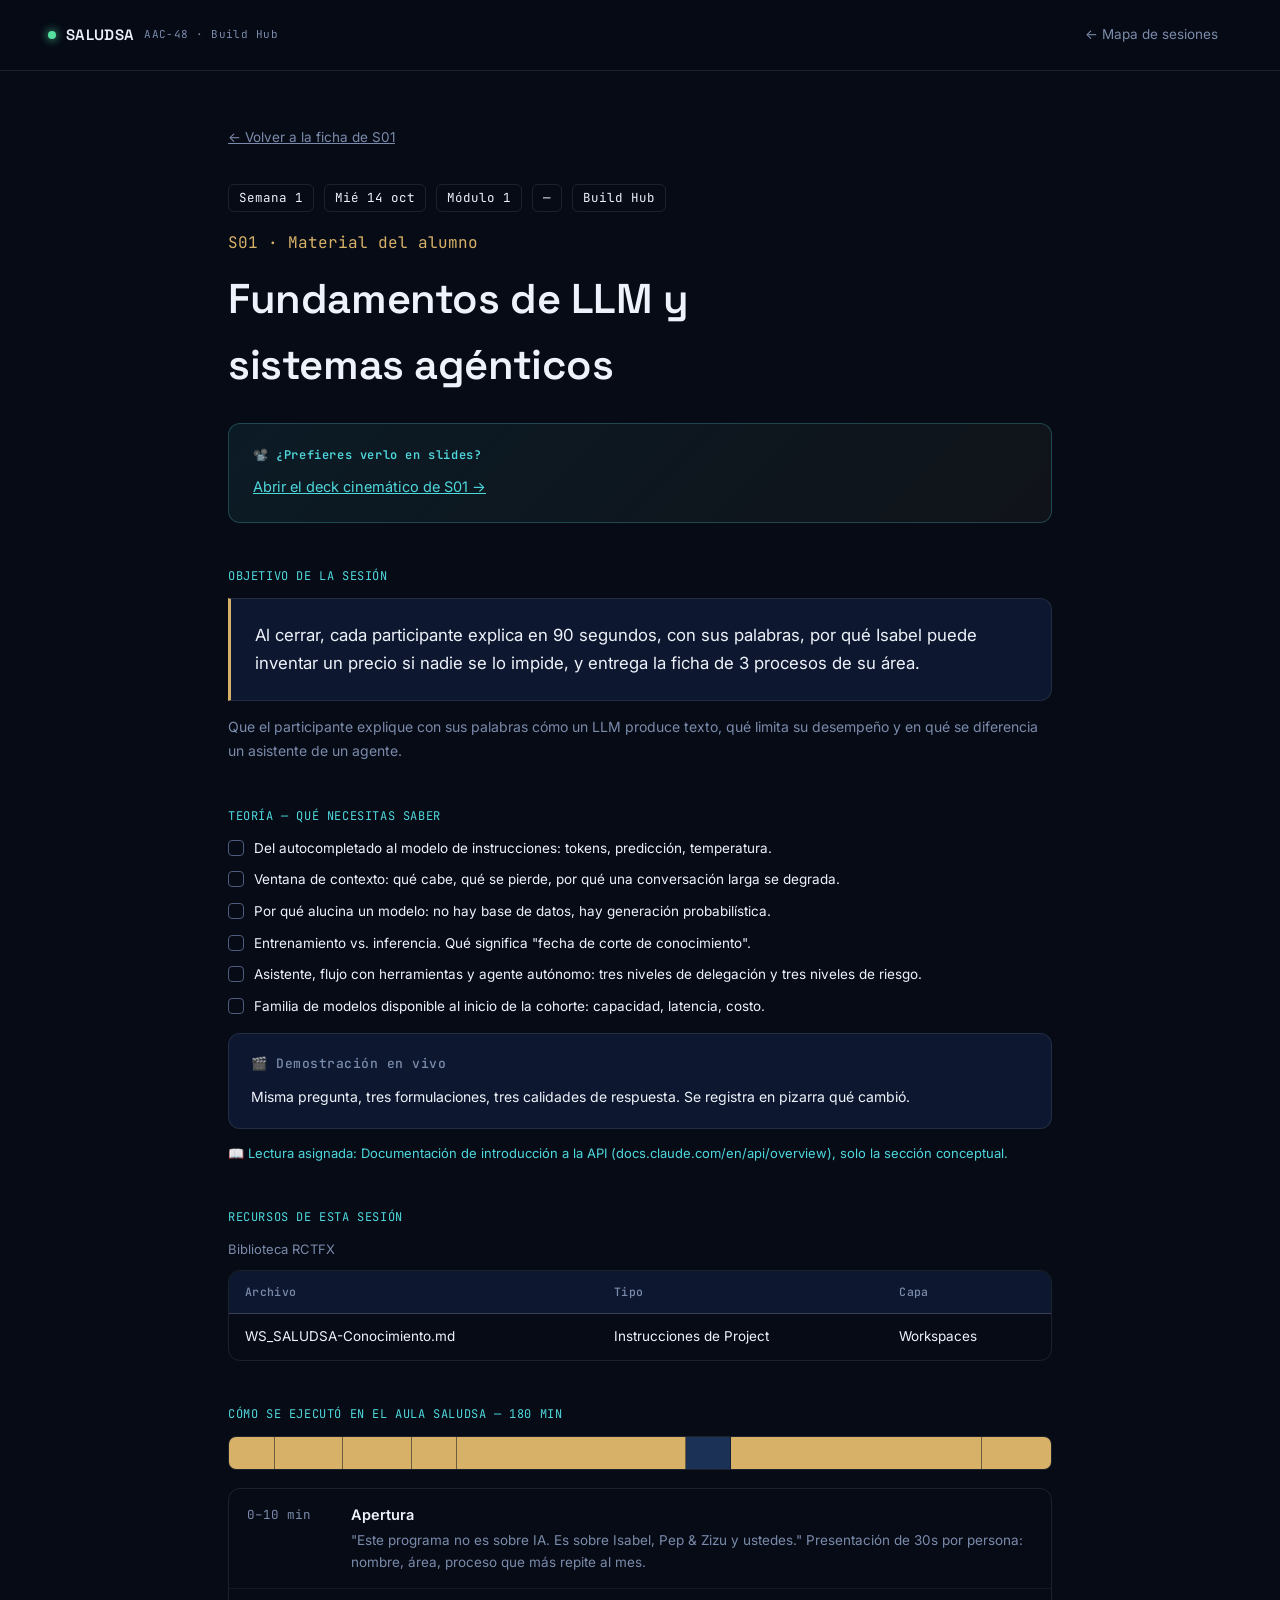
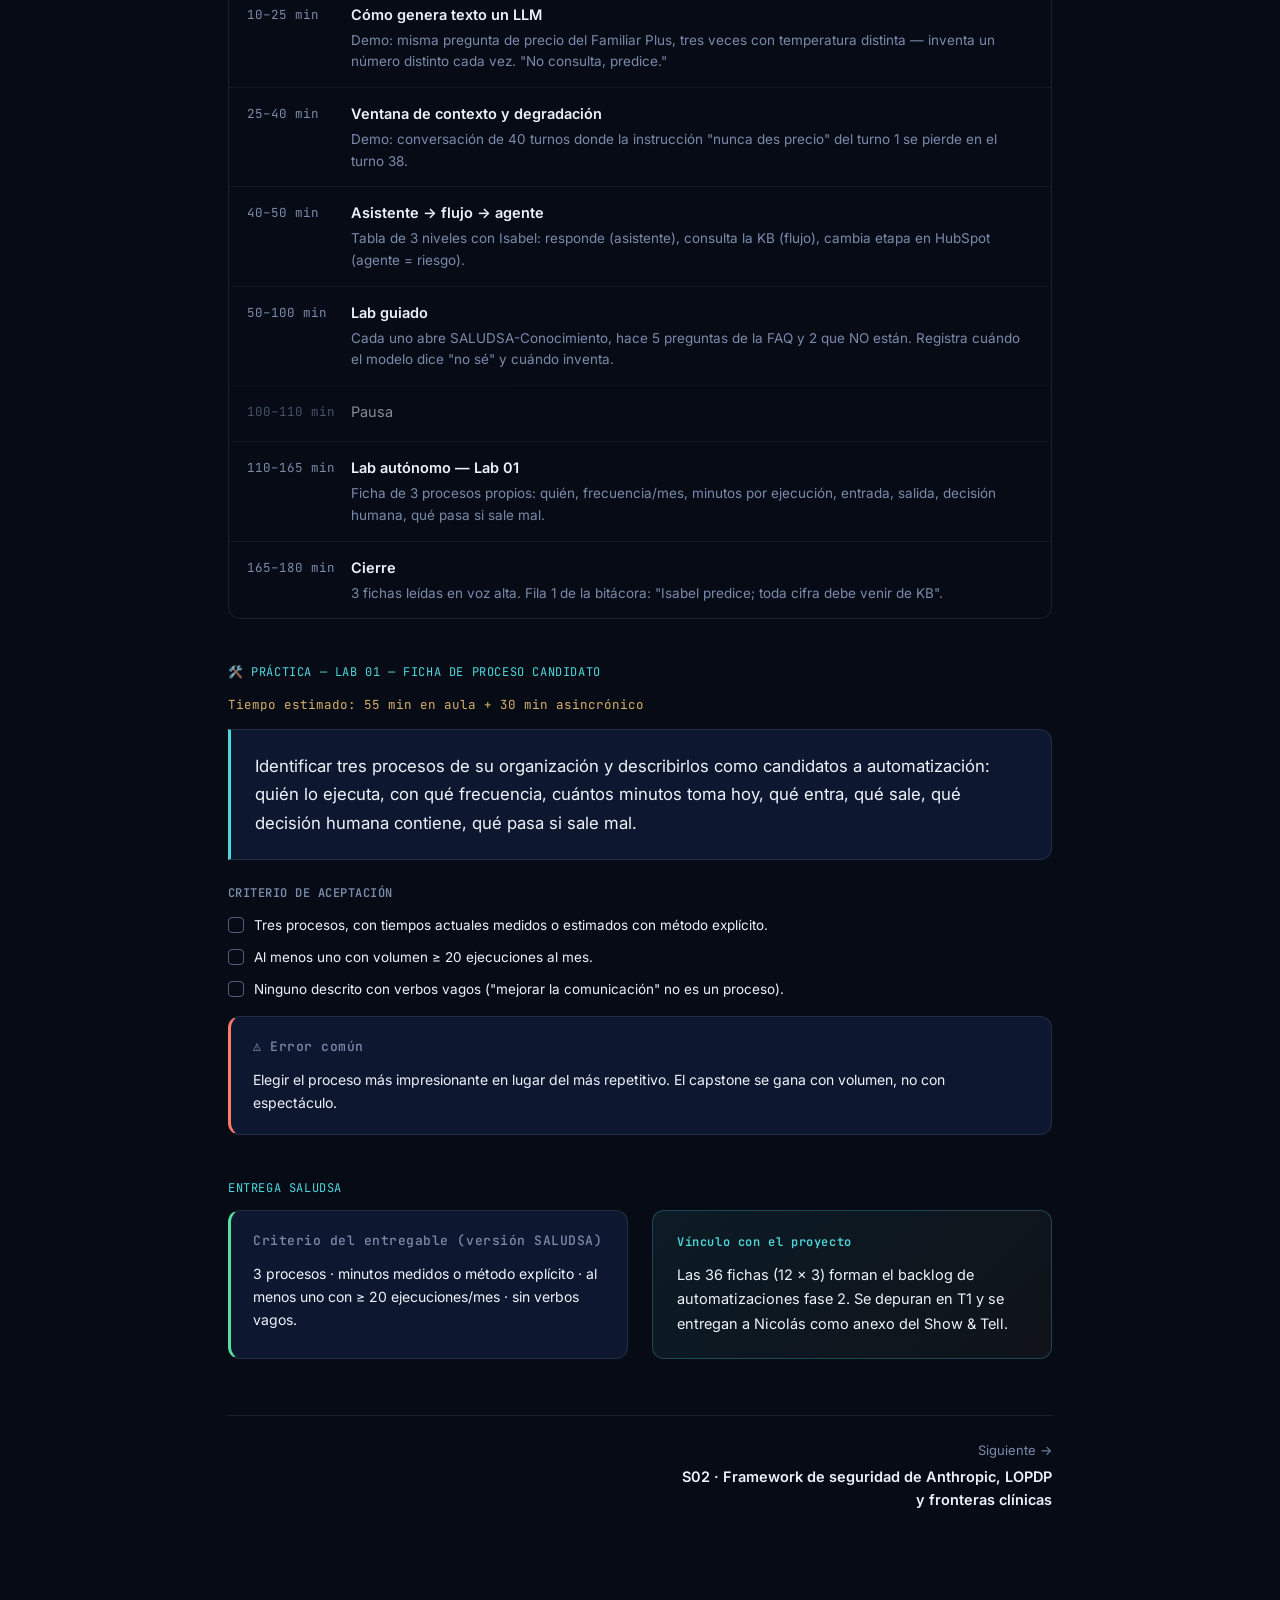
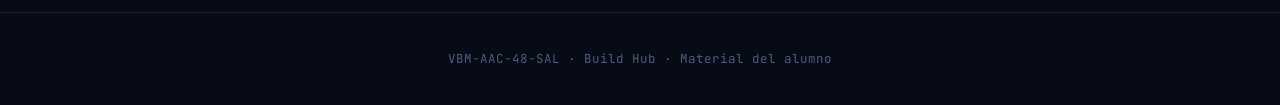
==== build.html @ 3fe2e425 "Agregar Slides cinematicas y Build Hub por sesion Dos nuevos recursos por sesion (S01-S14), enlazado" ====
<!doctype html>
<html lang="es">
<head>
<meta charset="UTF-8">
<meta name="viewport" content="width=device-width, initial-scale=1.0">
<title>Build Hub · SALUDSA AAC-48</title>
<meta name="description" content="Material del alumno por sesión: teoría, recursos y guía de práctica del cohorte SALUDSA-AAC-48.">
<link rel="icon" href="data:image/svg+xml,%3Csvg xmlns='http://www.w3.org/2000/svg' viewBox='0 0 100 100'%3E%3Crect width='100' height='100' rx='20' fill='%23060b16'/%3E%3Ccircle cx='50' cy='50' r='22' fill='none' stroke='%23d8b168' stroke-width='6'/%3E%3Ccircle cx='50' cy='50' r='6' fill='%234fd8dc'/%3E%3C/svg%3E">
<link rel="stylesheet" href="assets/style.css">
</head>
<body>

<header class="topbar">
  <a href="index.html#inicio" class="brand">
    <span class="dot"></span>
    SALUDSA <small>AAC-48 · Build Hub</small>
  </a>
  <nav class="nav">
    <a href="index.html#mapa" style="color:var(--mist);text-decoration:none;font-size:13.5px;padding:8px 14px">← Mapa de sesiones</a>
  </nav>
</header>

<main id="app"></main>

<script src="assets/sessions-data.js"></script>
<script src="assets/session-content.js"></script>
<script src="assets/build.js"></script>
</body>
</html>
---- assets/style.css ----
/* ============================================================
   SALUDSA · AAC-48 — Student Hub
   Concepto: consola de misión del cohorte. El hub es, en forma,
   lo mismo que el entregable final de S14 — una consola de estado —
   aplicado a la propia experiencia de aprendizaje.
   ============================================================ */

@import url('https://fonts.googleapis.com/css2?family=Space+Grotesk:wght@400;500;600;700&family=Inter:wght@400;500;600;700&family=JetBrains+Mono:wght@400;500;700&display=swap');

:root{
  --void:#060b16;
  --hull:#0d1830;
  --hull-2:#142544;
  --hull-3:#1b3156;
  --line:rgba(255,255,255,.09);
  --line-soft:rgba(255,255,255,.05);
  --mist:#7b8bab;
  --mist-dim:#4d5c7d;
  --white:#eef2fa;
  --gold:#d8b168;
  --gold-dim:rgba(216,177,104,.15);
  --cyan:#4fd8dc;
  --cyan-dim:rgba(79,216,220,.13);
  --coral:#ff7a6b;
  --coral-dim:rgba(255,122,107,.14);
  --green:#57e0a0;
  --green-dim:rgba(87,224,160,.13);

  --f-display:'Space Grotesk',sans-serif;
  --f-body:'Inter',sans-serif;
  --f-mono:'JetBrains Mono',monospace;

  --capa-governance:#ff9d6b;
  --capa-agents:#d8b168;
  --capa-automations:#8ea3ff;
  --capa-mcp:#4fd8dc;
  --capa-kb:#c88ef0;
  --capa-html:#57e0a0;
  --capa-none:#5a6b8c;
}

*,*::before,*::after{box-sizing:border-box}
html{scroll-behavior:smooth}
body{
  margin:0;background:var(--void);color:var(--white);
  font-family:var(--f-body);line-height:1.6;
  -webkit-font-smoothing:antialiased;
}
h1,h2,h3,h4{font-family:var(--f-display);margin:0;color:var(--white);font-weight:600}
p{margin:0}
a{color:inherit}
button{font-family:inherit;cursor:pointer}
::selection{background:var(--gold);color:var(--void)}

.mono{font-family:var(--f-mono)}

@media (prefers-reduced-motion:reduce){
  *{animation-duration:.001ms!important;transition-duration:.001ms!important}
}

/* ---------- layout shell ---------- */
.view{display:none}
.view.active{display:block}

.topbar{
  position:sticky;top:0;z-index:40;
  display:flex;align-items:center;justify-content:space-between;
  padding:16px clamp(20px,4vw,48px);
  background:rgba(6,11,22,.86);backdrop-filter:blur(14px);
  border-bottom:1px solid var(--line);
}
.brand{display:flex;align-items:center;gap:10px;font-family:var(--f-display);font-weight:600;font-size:15px;letter-spacing:.02em;text-decoration:none}
.brand .dot{width:8px;height:8px;border-radius:50%;background:var(--green);box-shadow:0 0 10px var(--green)}
.brand small{display:block;color:var(--mist);font-weight:400;font-size:11px;font-family:var(--f-mono);letter-spacing:.04em}

.nav{display:flex;gap:4px;flex-wrap:wrap}
.nav button{
  background:none;border:1px solid transparent;color:var(--mist);
  font-size:13.5px;padding:8px 14px;border-radius:8px;
  transition:color .15s,background .15s,border-color .15s;
}
.nav button:hover{color:var(--white);background:var(--hull-2)}
.nav button.active{color:var(--gold);background:var(--gold-dim);border-color:rgba(216,177,104,.3)}

/* ---------- HERO ---------- */
.hero{
  padding:clamp(48px,9vw,96px) clamp(20px,4vw,48px) 40px;
  max-width:1180px;margin:0 auto;
}
.hero-kicker{
  display:flex;align-items:center;gap:10px;color:var(--cyan);
  font-family:var(--f-mono);font-size:12.5px;letter-spacing:.06em;margin-bottom:22px;
}
.hero-kicker .pulse{width:7px;height:7px;border-radius:50%;background:var(--cyan);animation:pulse 2s ease-in-out infinite}
@keyframes pulse{0%,100%{opacity:1;box-shadow:0 0 0 0 rgba(79,216,220,.5)}50%{opacity:.6;box-shadow:0 0 0 6px rgba(79,216,220,0)}}

.hero h1{
  font-size:clamp(2.6rem,6vw,4.6rem);line-height:1.02;letter-spacing:-.02em;
  max-width:14ch;
}
.hero h1 .sub{display:block;font-size:.34em;color:var(--mist);font-weight:500;margin-top:14px;letter-spacing:0}
.hero p.lede{max-width:62ch;color:var(--mist);font-size:1.05rem;margin-top:26px;line-height:1.75}

.telemetry-strip{
  display:flex;flex-wrap:wrap;gap:0;margin-top:44px;
  border-top:1px solid var(--line);border-bottom:1px solid var(--line);
}
.telemetry-strip .t-item{
  flex:1 1 140px;padding:18px 20px;border-right:1px solid var(--line);
}
.telemetry-strip .t-item:last-child{border-right:none}
.telemetry-strip .t-val{font-family:var(--f-mono);font-size:1.7rem;color:var(--gold);font-weight:700}
.telemetry-strip .t-lbl{color:var(--mist);font-size:12px;margin-top:4px}

/* ---------- section shell ---------- */
.section{max-width:1180px;margin:0 auto;padding:64px clamp(20px,4vw,48px)}
.section-head{margin-bottom:36px;max-width:70ch}
.section-head .eyebrow{font-family:var(--f-mono);color:var(--cyan);font-size:12.5px;letter-spacing:.04em;margin-bottom:10px;display:block}
.section-head h2{font-size:clamp(1.7rem,3vw,2.3rem);letter-spacing:-.01em}
.section-head p{color:var(--mist);margin-top:12px;font-size:1rem;line-height:1.7}

/* ---------- mission map (timeline of sessions) ---------- */
.map-wrap{margin-top:8px}
.week-lane{margin-bottom:6px}
.week-lane-head{
  display:flex;align-items:baseline;gap:10px;padding:22px 0 12px;
  border-top:1px solid var(--line-soft);
}
.week-lane:first-child .week-lane-head{border-top:none}
.week-lane-head .wk{font-family:var(--f-mono);color:var(--gold);font-size:13px;letter-spacing:.04em}
.week-lane-head .wk-range{color:var(--mist-dim);font-size:12.5px}

.node-row{display:flex;gap:14px;flex-wrap:wrap}
.node{
  position:relative;flex:1 1 220px;min-width:220px;max-width:340px;
  background:var(--hull);border:1px solid var(--line);border-radius:14px;
  padding:18px 18px 16px;text-align:left;color:var(--white);
  transition:transform .18s ease,border-color .18s ease,background .18s ease;
}
.node:hover{transform:translateY(-3px);border-color:var(--line-hover,rgba(255,255,255,.22));background:var(--hull-2)}
.node:focus-visible{outline:2px solid var(--cyan);outline-offset:2px}
.node .n-top{display:flex;align-items:center;justify-content:space-between;margin-bottom:10px}
.node .n-code{font-family:var(--f-mono);font-size:13px;color:var(--void);background:var(--capa,var(--gold));padding:2px 8px;border-radius:5px;font-weight:700}
.node .n-date{font-family:var(--f-mono);font-size:11.5px;color:var(--mist)}
.node .n-title{font-family:var(--f-display);font-size:15.5px;font-weight:600;line-height:1.35;margin-bottom:10px;min-height:2.7em}
.node .n-foot{display:flex;align-items:center;justify-content:space-between;font-size:11.5px;color:var(--mist)}
.node .n-capa{display:flex;align-items:center;gap:6px}
.node .n-capa .sw{width:8px;height:8px;border-radius:2px;background:var(--capa,var(--mist))}
.node .n-block{color:var(--coral);font-weight:600;letter-spacing:.02em}

.node.milestone{background:transparent;border-style:dashed;border-color:var(--line);opacity:.9}
.node.milestone .n-code{background:var(--hull-3);color:var(--white)}

/* legend */
.legend{display:flex;flex-wrap:wrap;gap:16px;margin-top:28px;padding-top:20px;border-top:1px solid var(--line-soft)}
.legend .l-item{display:flex;align-items:center;gap:7px;font-size:12px;color:var(--mist)}
.legend .l-item .sw{width:9px;height:9px;border-radius:2px}

/* ---------- session detail (full view) ---------- */
.deck{max-width:920px;margin:0 auto;padding:48px clamp(20px,4vw,48px) 100px}
.deck-back{
  display:inline-flex;align-items:center;gap:8px;color:var(--mist);
  font-size:13.5px;background:none;border:none;padding:8px 0;margin-bottom:28px;
}
.deck-back:hover{color:var(--cyan)}
.deck-meta{display:flex;flex-wrap:wrap;gap:10px;align-items:center;margin-bottom:18px;font-family:var(--f-mono);font-size:12.5px;color:var(--mist)}
.deck-meta .chip{padding:3px 10px;border-radius:6px;border:1px solid var(--line);color:var(--white)}
.deck-meta .chip.block{color:var(--coral);border-color:rgba(255,122,107,.4);background:var(--coral-dim)}
.deck h1.deck-title{font-size:clamp(1.9rem,4vw,2.6rem);letter-spacing:-.01em;margin-bottom:8px;max-width:22ch}
.deck .deck-code{font-family:var(--f-mono);color:var(--gold);font-size:1rem;display:block;margin-bottom:10px}

.deck-block{margin-top:44px}
.deck-block .db-label{font-family:var(--f-mono);color:var(--cyan);font-size:12px;letter-spacing:.05em;margin-bottom:12px;display:block}
.objetivo-box{
  background:var(--hull);border:1px solid var(--line);border-left:3px solid var(--gold);
  border-radius:0 12px 12px 0;padding:22px 24px;font-size:1.05rem;line-height:1.7;
}

/* proportional agenda timeline */
.timeline{margin-top:10px}
.timeline-bar{display:flex;width:100%;height:34px;border-radius:8px;overflow:hidden;border:1px solid var(--line)}
.timeline-bar .seg{position:relative;height:100%;border-right:1px solid rgba(6,11,22,.5)}
.timeline-bar .seg:last-child{border-right:none}
.timeline-list{margin-top:18px;display:flex;flex-direction:column;border-radius:12px;overflow:hidden;border:1px solid var(--line)}
.t-row{display:grid;grid-template-columns:88px 1fr;gap:16px;padding:14px 18px;border-top:1px solid var(--line-soft)}
.t-row:first-child{border-top:none}
.t-row .t-min{font-family:var(--f-mono);color:var(--mist);font-size:12.5px;padding-top:2px}
.t-row .t-name{font-weight:600;font-size:14.5px;margin-bottom:4px}
.t-row .t-desc{color:var(--mist);font-size:13.5px;line-height:1.6}
.t-row.pausa{opacity:.55}
.t-row.pausa .t-name{font-weight:400}

.two-col{display:grid;grid-template-columns:1fr 1fr;gap:24px;margin-top:44px}
@media(max-width:720px){.two-col{grid-template-columns:1fr}}
.info-card{background:var(--hull);border:1px solid var(--line);border-radius:12px;padding:20px 22px}
.info-card h4{font-size:13px;font-family:var(--f-mono);color:var(--mist);letter-spacing:.04em;margin-bottom:10px;font-weight:500}
.info-card p{font-size:14px;line-height:1.65;color:var(--white)}
.info-card.risk{border-left:3px solid var(--coral)}
.info-card.criteria{border-left:3px solid var(--green)}

.deck-link{
  margin-top:44px;padding:22px 24px;border-radius:12px;
  background:linear-gradient(135deg,rgba(79,216,220,.08),rgba(216,177,104,.05));
  border:1px solid rgba(79,216,220,.25);
}
.deck-link h4{font-family:var(--f-mono);color:var(--cyan);font-size:12px;letter-spacing:.05em;margin-bottom:10px}
.deck-link p{font-size:14.5px;line-height:1.7}

.deck-nav{display:flex;justify-content:space-between;margin-top:56px;padding-top:24px;border-top:1px solid var(--line)}
.deck-nav a,.deck-nav button{
  display:flex;flex-direction:column;gap:4px;background:none;border:none;color:var(--mist);
  font-size:13px;padding:0;text-decoration:none;max-width:45%;
}
.deck-nav .dn-title{color:var(--white);font-weight:600;font-size:14.5px}
.deck-nav .next{text-align:right;align-items:flex-end}

/* ---------- tables ---------- */
.tbl-wrap{overflow-x:auto;border:1px solid var(--line);border-radius:12px}
table.data{width:100%;border-collapse:collapse;font-size:13.5px}
table.data th{
  text-align:left;font-family:var(--f-mono);font-weight:500;color:var(--mist);
  padding:12px 16px;border-bottom:1px solid var(--line);white-space:nowrap;font-size:11.5px;letter-spacing:.03em;
  background:var(--hull);
}
table.data td{padding:12px 16px;border-bottom:1px solid var(--line-soft);vertical-align:top}
table.data tr:last-child td{border-bottom:none}
table.data tr:hover td{background:var(--hull)}
.tag{display:inline-block;padding:2px 9px;border-radius:20px;font-size:11px;font-weight:600;font-family:var(--f-mono)}
.tag.block{background:var(--coral-dim);color:var(--coral)}

/* ---------- cards grid (recursos, capstones, roles) ---------- */
.grid{display:grid;gap:16px}
.grid.cols-2{grid-template-columns:repeat(2,1fr)}
.grid.cols-3{grid-template-columns:repeat(3,1fr)}
.grid.cols-4{grid-template-columns:repeat(4,1fr)}
@media(max-width:900px){.grid.cols-3,.grid.cols-4{grid-template-columns:repeat(2,1fr)}}
@media(max-width:600px){.grid.cols-2,.grid.cols-3,.grid.cols-4{grid-template-columns:1fr}}

.card{background:var(--hull);border:1px solid var(--line);border-radius:12px;padding:20px}
.card h4{font-size:15px;margin-bottom:8px}
.card p{color:var(--mist);font-size:13.5px;line-height:1.6}
.card .card-num{font-family:var(--f-mono);color:var(--gold);font-size:12px;margin-bottom:8px;display:block}

.stat-card{background:var(--hull);border:1px solid var(--line);border-radius:12px;padding:20px;text-align:center}
.stat-card .sv{font-family:var(--f-mono);font-size:1.8rem;color:var(--gold);font-weight:700}
.stat-card .sl{color:var(--mist);font-size:11.5px;margin-top:6px}

.pill-row{display:flex;flex-wrap:wrap;gap:8px;margin-top:14px}
.pill{padding:5px 12px;border-radius:20px;font-size:12px;border:1px solid var(--line);color:var(--mist)}
.pill.on{color:var(--white);border-color:rgba(216,177,104,.4);background:var(--gold-dim)}

.condition{display:flex;gap:16px;padding:20px 0;border-top:1px solid var(--line-soft)}
.condition:first-child{border-top:none}
.condition .c-idx{font-family:var(--f-mono);color:var(--gold);font-size:1.1rem;flex:0 0 30px}
.condition h4{font-size:15px;margin-bottom:6px}
.condition p{color:var(--mist);font-size:13.5px;line-height:1.6;margin-bottom:6px}
.condition .c-resp{font-size:12px;color:var(--cyan)}

.checklist{list-style:none;margin:0;padding:0;display:flex;flex-direction:column;gap:10px}
.checklist li{display:flex;gap:10px;font-size:13.5px;color:var(--white);line-height:1.6}
.checklist li::before{content:"";flex:0 0 16px;height:16px;margin-top:2px;border-radius:4px;border:1.5px solid var(--mist-dim)}

.iframe-frame{border:1px solid var(--line);border-radius:14px;overflow:hidden;margin-top:24px}
.iframe-frame iframe{width:100%;height:640px;border:none;display:block;background:var(--void)}

footer.site{
  border-top:1px solid var(--line);padding:36px clamp(20px,4vw,48px);
  color:var(--mist-dim);font-size:12.5px;text-align:center;font-family:var(--f-mono);
}

/* scroll to top on view change */
.view-scroll{scroll-margin-top:80px}
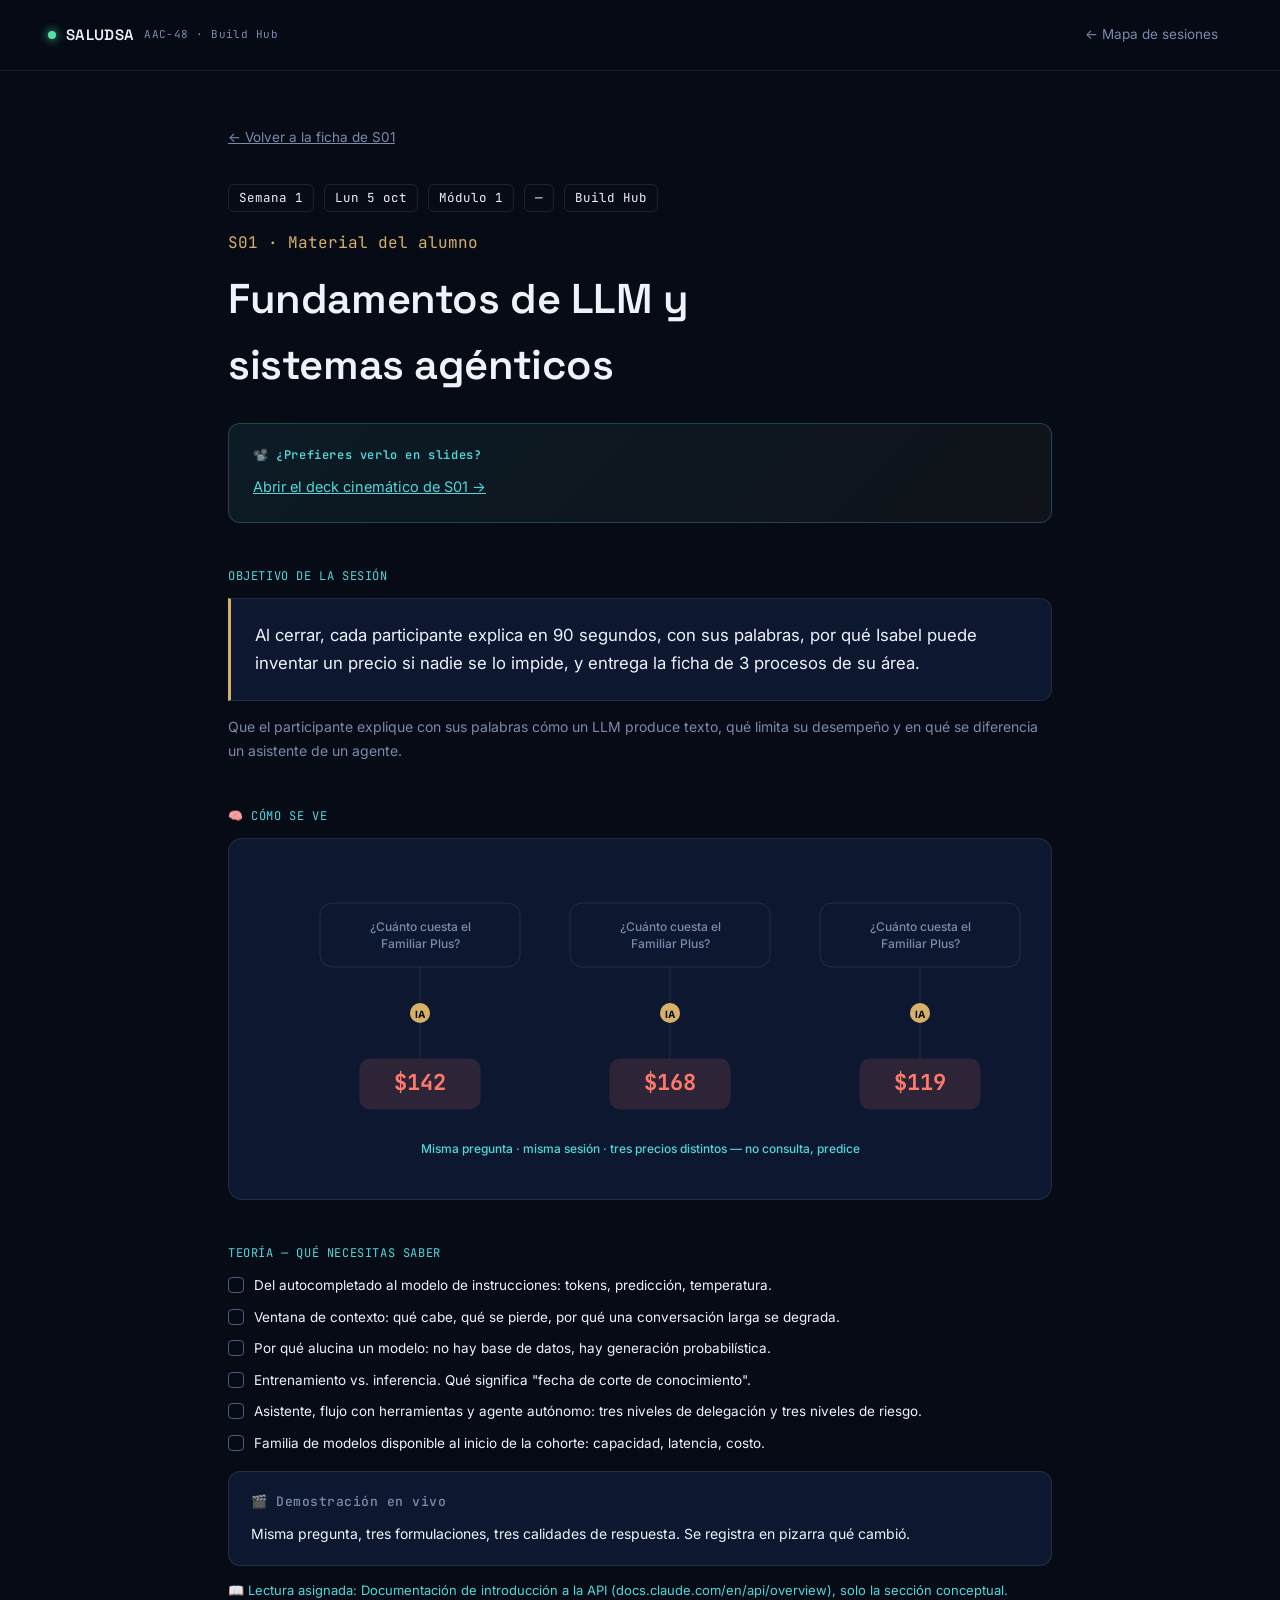
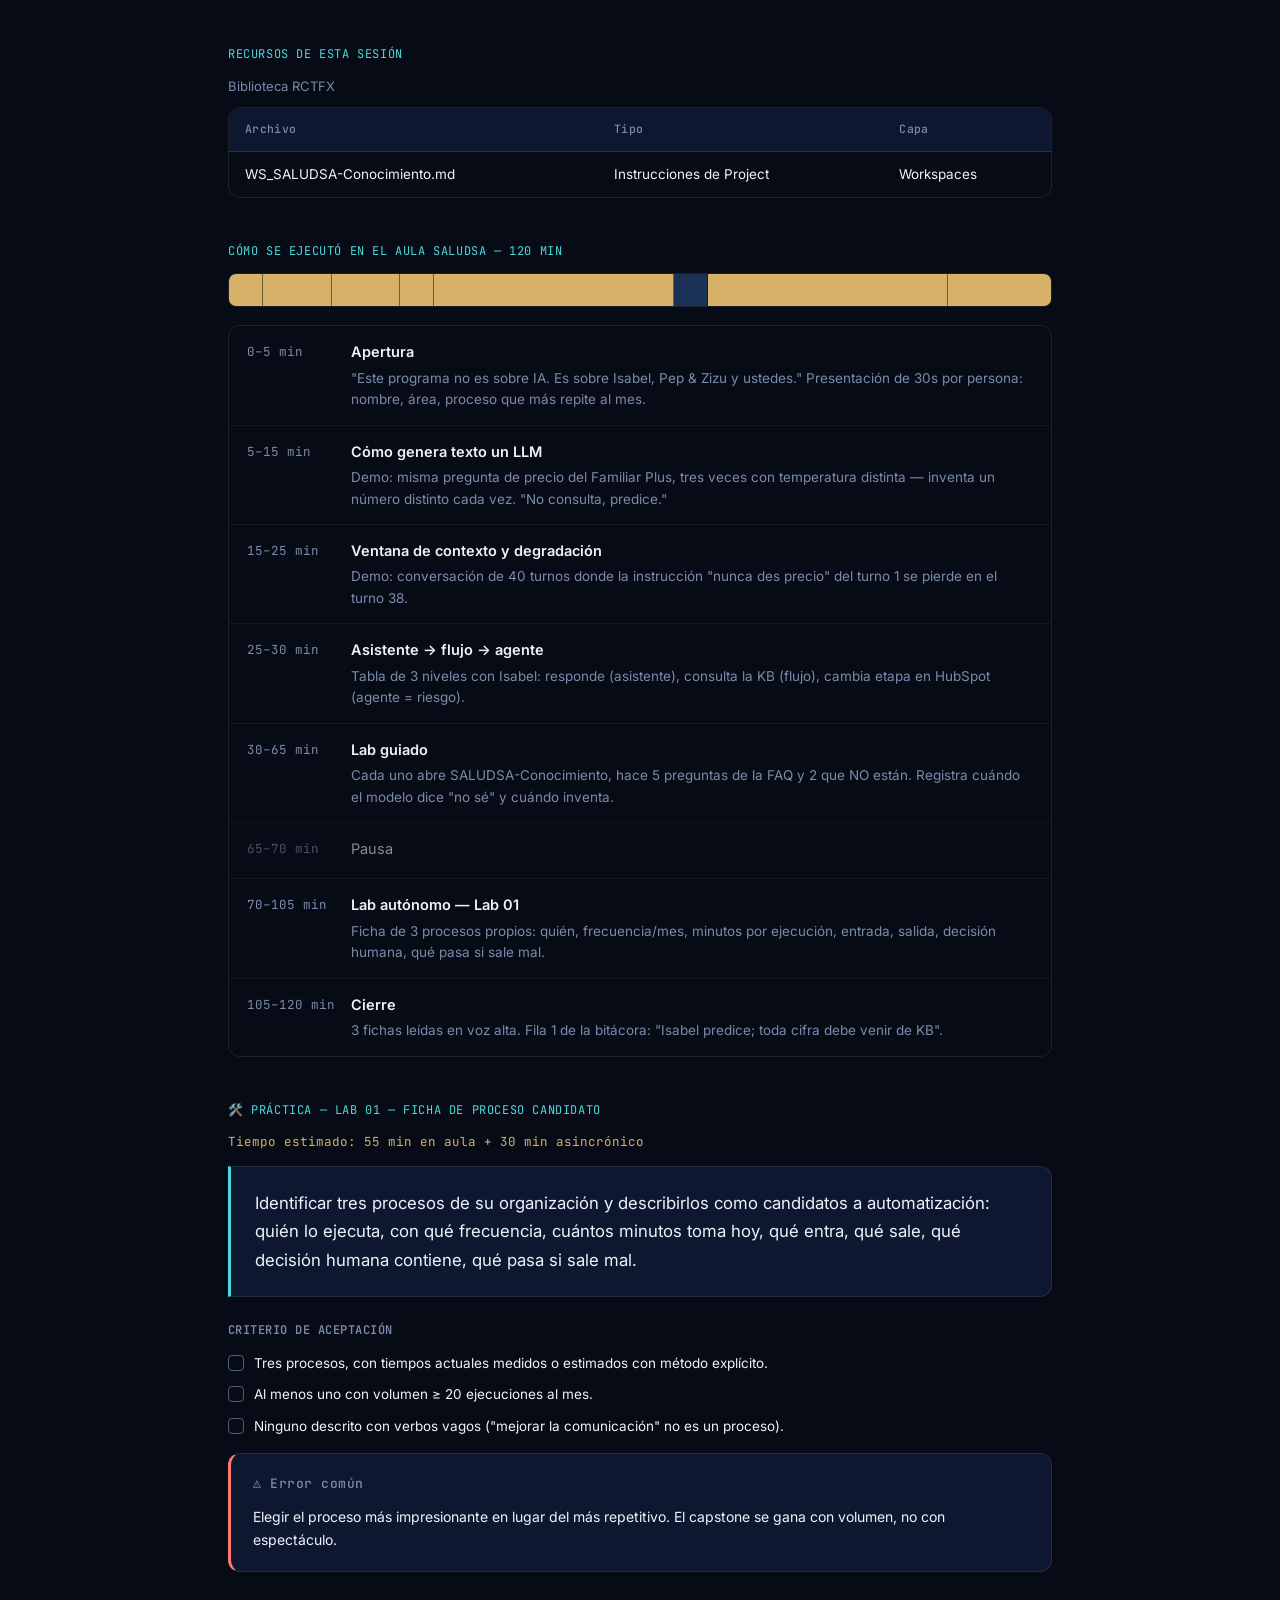
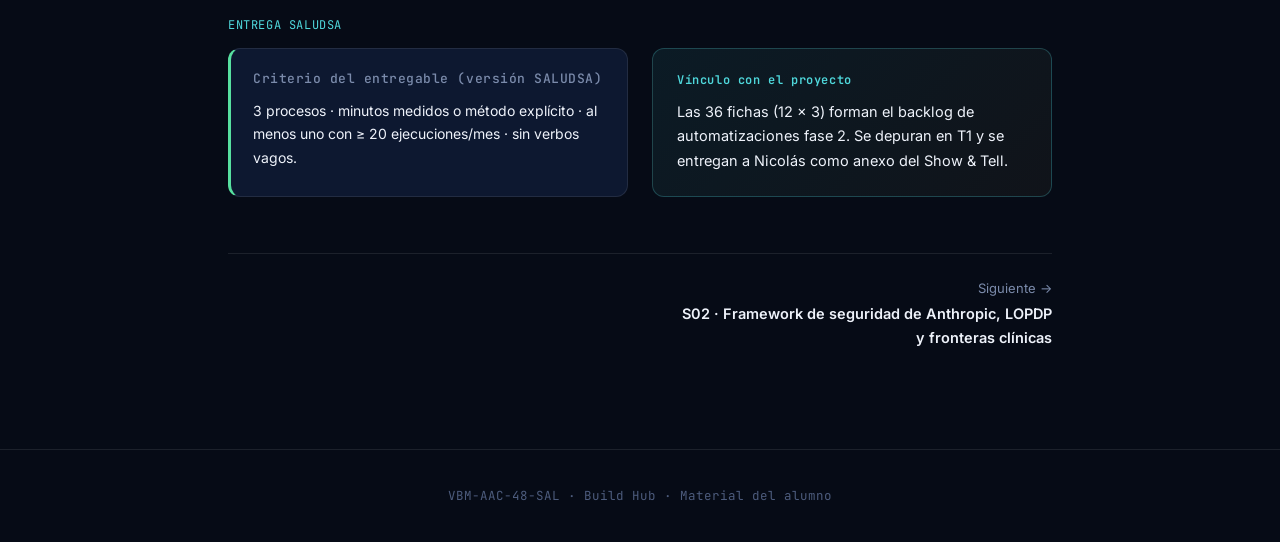
==== commit bacd1f2b: "Corregir calendario a Lun/Mie 16:00-18:00 y agregar diagramas por sesion Calendario: - Cambio de Mie" ====
--- a/build.html
+++ b/build.html
@@ -24,6 +24,7 @@
 
 <script src="assets/sessions-data.js"></script>
 <script src="assets/session-content.js"></script>
+<script src="assets/diagrams.js"></script>
 <script src="assets/build.js"></script>
 </body>
 </html>
--- a/assets/style.css
+++ b/assets/style.css
@@ -182,6 +182,12 @@
 .timeline-bar .seg{position:relative;height:100%;border-right:1px solid rgba(6,11,22,.5)}
 .timeline-bar .seg:last-child{border-right:none}
 .timeline-list{margin-top:18px;display:flex;flex-direction:column;border-radius:12px;overflow:hidden;border:1px solid var(--line)}
+
+/* ---------- diagramas SVG por sesión ---------- */
+.diagram-card{background:var(--hull);border:1px solid var(--line);border-radius:14px;padding:24px 20px 16px;margin-top:8px}
+.diagram-card .dc-label{font-family:var(--f-mono);color:var(--cyan);font-size:11.5px;letter-spacing:.04em;margin-bottom:14px;display:block}
+.diagram-svg{width:100%;height:auto;max-height:320px;display:block}
+.session-icon{font-size:1.3em;margin-right:8px;vertical-align:-2px}
 .t-row{display:grid;grid-template-columns:88px 1fr;gap:16px;padding:14px 18px;border-top:1px solid var(--line-soft)}
 .t-row:first-child{border-top:none}
 .t-row .t-min{font-family:var(--f-mono);color:var(--mist);font-size:12.5px;padding-top:2px}
